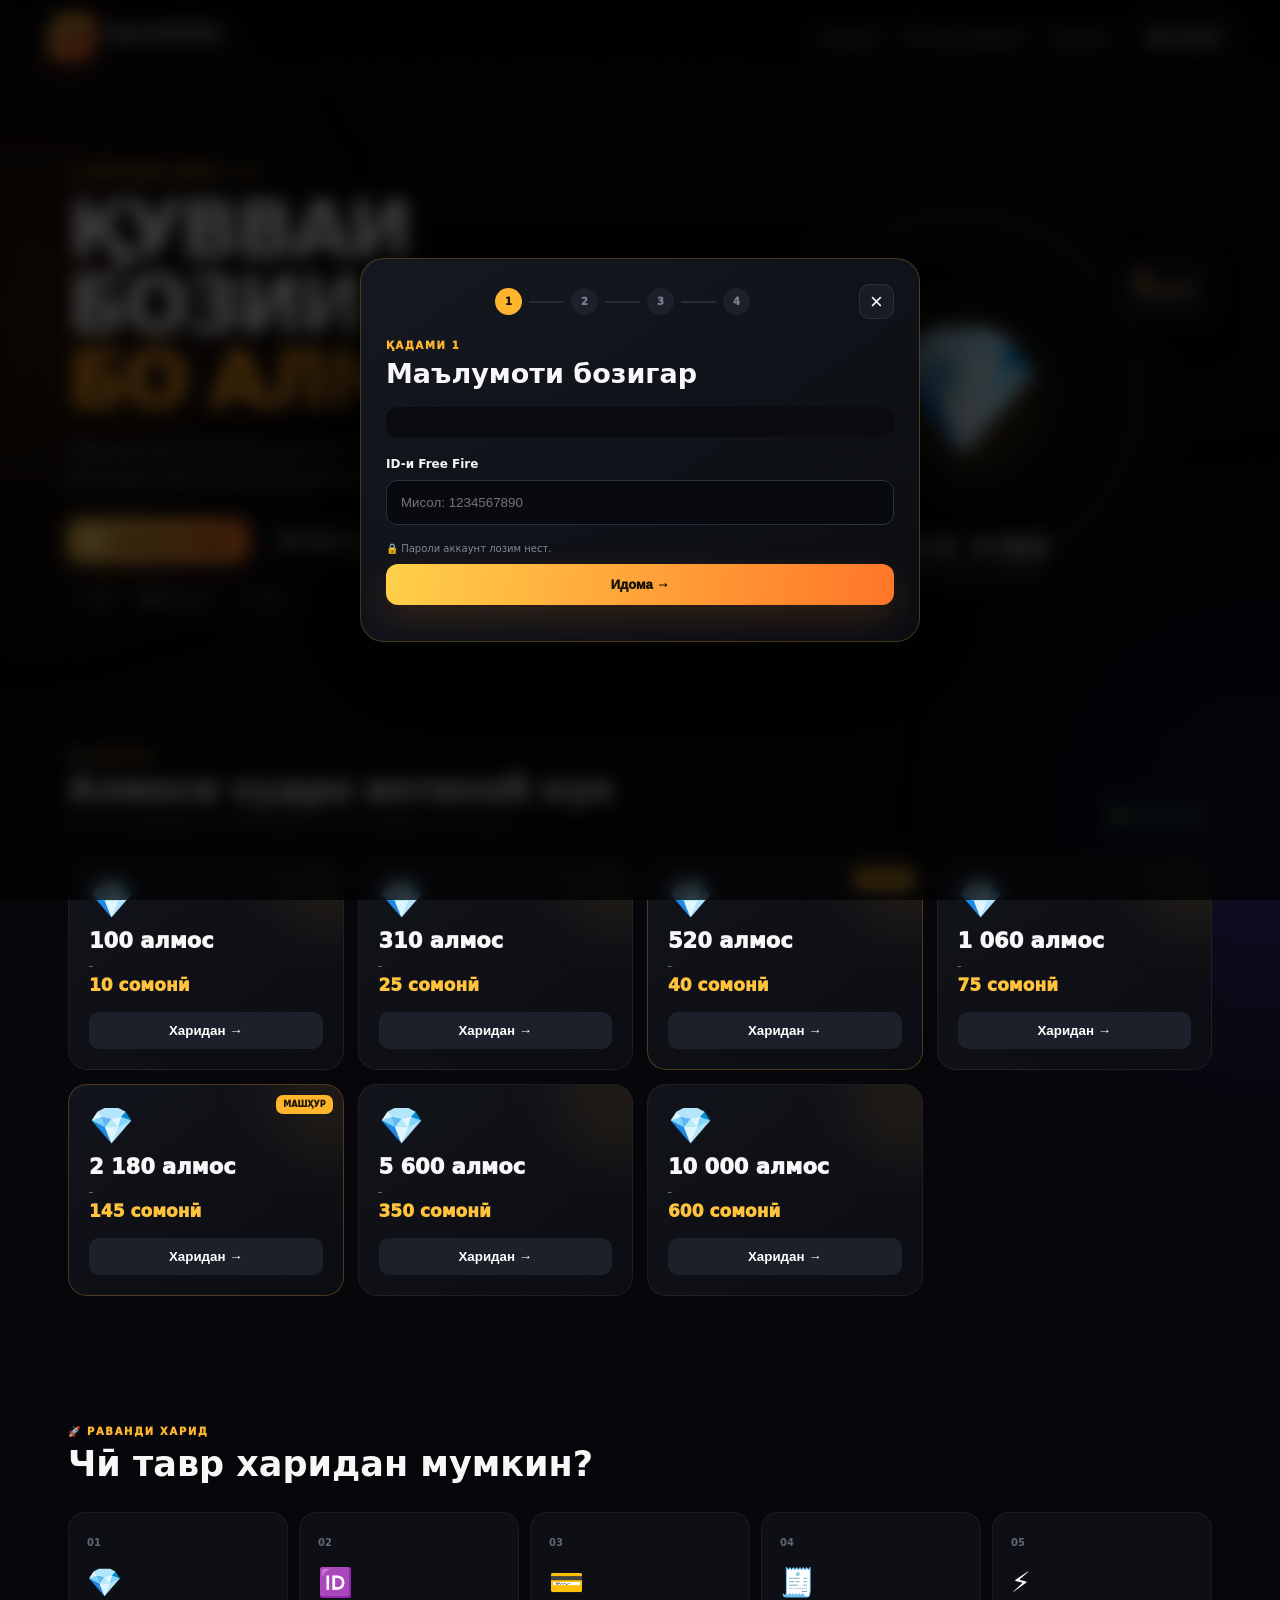
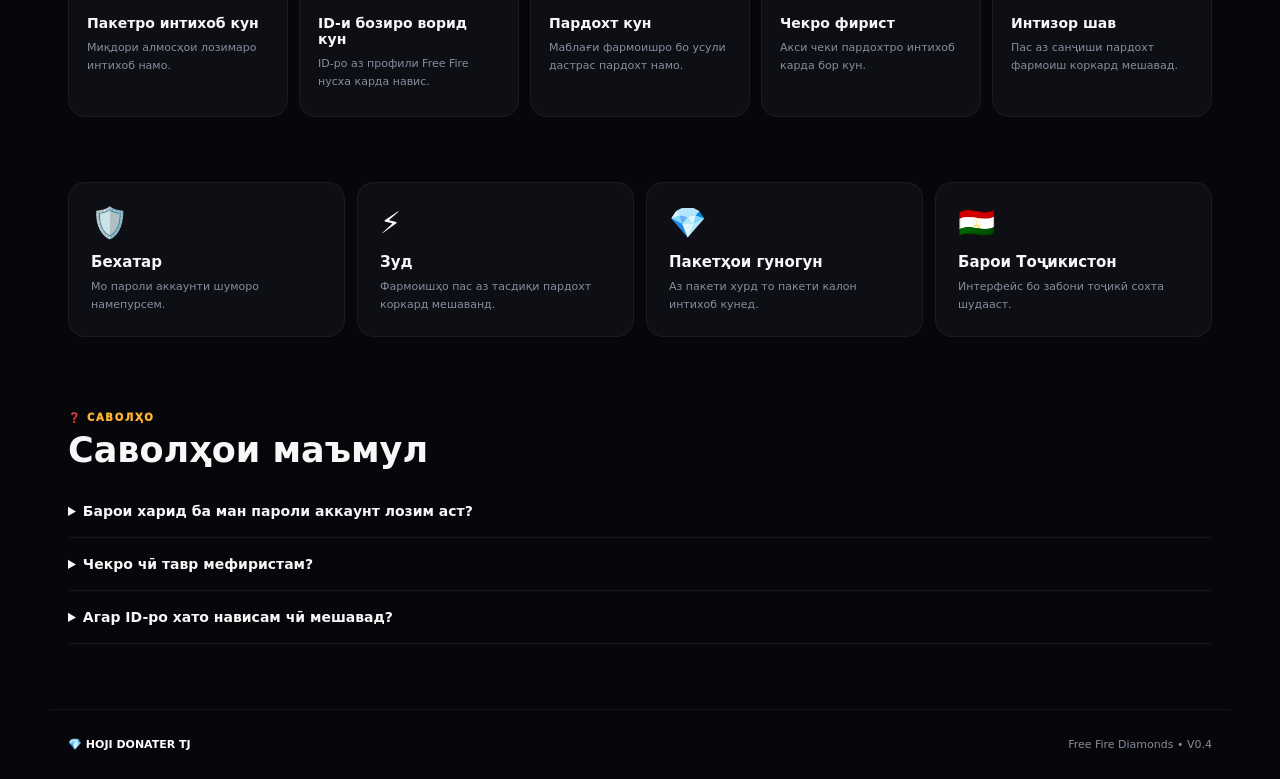
==== index.html @ e219a830 "Move website to root and update frontend" ====
<!DOCTYPE html>
<html lang="tg">
<head>
<meta charset="UTF-8">
<meta name="viewport" content="width=device-width,initial-scale=1.0">
<meta name="theme-color" content="#07070b">
<title>HOJI DONATER TJ — Дӯкони алмос</title>
<link rel="stylesheet" href="style.css">
</head>
<body>
<div class="noise"></div><div class="glow g1"></div><div class="glow g2"></div>

<header class="nav">
  <a class="logo" href="#">
    <div class="logo-mark">FF</div>
    <div><strong>HOJI DONATER</strong><small>FREE FIRE • TAJIKISTAN</small></div>
  </a>
  <nav><a href="#packages">Алмосҳо</a><a href="#how">Чӣ тавр харидан?</a><a href="#faq">Саволҳо</a></nav>
  <button class="lang">🇹🇯 Тоҷикӣ</button>
</header>

<main>
<section class="hero">
  <div class="heroText">
    <div class="tag">🔥 ДОКУНДАИ АЛМОС • TJ</div>
    <h1>ҚУВВАИ БОЗИИ ТУ<br><span>БО АЛМОСҲО</span></h1>
    <p>Алмосҳои Free Fire-ро бо роҳи осон харед. Пакетро интихоб кунед, ID-и бозигарро ворид намоед ва фармоишро фиристед.</p>
    <div class="heroBtns"><a href="#packages" class="cta">💎 Харидани алмос</a><a href="#how" class="ghost">Чӣ тавр кор мекунад?</a></div>
    <div class="trust"><span>⚡ Зуд</span><span>🛡️ Бехатар</span><span>📱 24/7</span></div>
  </div>
  <div class="heroVisual">
    <div class="ring"></div><div class="gem">💎</div>
    <div class="floatCard c1">🔥 <b>МАШҲУР</b><small>520 алмос</small></div>
    <div class="floatCard c2">⚡ <b>ЗУД</b><small>Коркарди фармоиш</small></div>
    <div class="heroLabel"><b>FREE FIRE</b><small>DIAMONDS STORE</small></div>
  </div>
</section>

<section id="packages" class="section">
 <div class="sectionHead"><div><div class="mini">💎 ПАКЕТҲО</div><h2>Алмоси худро интихоб кун</h2><p>Пакети мувофиқро интихоб карда, тугмаи харидро пахш кунед.</p></div><div class="live">● Ҳоло онлайн</div></div>
 <div id="products" class="products"></div>
</section>

<section id="how" class="section">
 <div class="mini">🚀 РАВАНДИ ХАРИД</div><h2>Чӣ тавр харидан мумкин?</h2>
 <div class="timeline">
  <div><b>01</b><span>💎</span><h3>Пакетро интихоб кун</h3><p>Миқдори алмосҳои лозимаро интихоб намо.</p></div>
  <div><b>02</b><span>🆔</span><h3>ID-и бозиро ворид кун</h3><p>ID-ро аз профили Free Fire нусха карда навис.</p></div>
  <div><b>03</b><span>💳</span><h3>Пардохт кун</h3><p>Маблағи фармоишро бо усули дастрас пардохт намо.</p></div>
  <div><b>04</b><span>🧾</span><h3>Чекро фирист</h3><p>Акси чеки пардохтро интихоб карда бор кун.</p></div>
  <div><b>05</b><span>⚡</span><h3>Интизор шав</h3><p>Пас аз санҷиши пардохт фармоиш коркард мешавад.</p></div>
 </div>
</section>

<section class="featureGrid">
 <article><span>🛡️</span><h3>Бехатар</h3><p>Мо пароли аккаунти шуморо намепурсем.</p></article>
 <article><span>⚡</span><h3>Зуд</h3><p>Фармоишҳо пас аз тасдиқи пардохт коркард мешаванд.</p></article>
 <article><span>💎</span><h3>Пакетҳои гуногун</h3><p>Аз пакети хурд то пакети калон интихоб кунед.</p></article>
 <article><span>🇹🇯</span><h3>Барои Тоҷикистон</h3><p>Интерфейс бо забони тоҷикӣ сохта шудааст.</p></article>
</section>

<section id="faq" class="section faq">
 <div class="mini">❓ САВОЛҲО</div><h2>Саволҳои маъмул</h2>
 <details><summary>Барои харид ба ман пароли аккаунт лозим аст?</summary><p>Не. Танҳо ID-и бозии Free Fire лозим аст.</p></details>
 <details><summary>Чекро чӣ тавр мефиристам?</summary><p>Пас аз пардохт акси чеки худро аз телефони худ интихоб карда мефиристед.</p></details>
 <details><summary>Агар ID-ро хато нависам чӣ мешавад?</summary><p>Пеш аз фиристодани фармоиш ID-ро бодиққат санҷед. Дар версияи оянда санҷишҳои иловагӣ илова мекунем.</p></details>
</section>

<section id="order" class="modal" hidden>
 <div class="modalBox">
  <button id="closeOrder" class="close">×</button>
  <div class="progress"><i class="active">1</i><b></b><i>2</i><b></b><i>3</i><b></b><i>4</i></div>
  <div id="step1">
   <div class="mini">ҚАДАМИ 1</div><h2>Маълумоти бозигар</h2>
   <div id="selected" class="selected"></div>
   <label>ID-и Free Fire</label><input id="playerId" inputmode="numeric" maxlength="20" placeholder="Мисол: 1234567890">
   <p class="hint">🔒 Пароли аккаунт лозим нест.</p>
   <button id="nextPayment" class="cta full">Идома →</button>
   <p id="orderMsg" class="msg"></p>
  </div>
  <div id="step2" hidden>
   <div class="mini">ҚАДАМИ 2</div><h2>Пардохт</h2>
   <div id="paySummary" class="selected"></div>
   <div class="paymentCard"><div>💳</div><b>Маблағи пардохт</b><strong id="amount"></strong><small>Дар V0.4 реквизитҳо намунавӣ мебошанд.</small></div>
   <button id="paid" class="cta full">Ман пардохт кардам →</button>
  </div>
  <div id="step3" hidden>
   <div class="mini">ҚАДАМИ 3</div><h2>Чеки пардохт 🧾</h2>
   <div id="receiptSummary" class="selected"></div>
   <label for="receiptInput" class="upload"><span>📷</span><b>Акси чекро интихоб кун</b><small>JPG, PNG ё WEBP</small></label>
   <input id="receiptInput" type="file" accept="image/jpeg,image/png,image/webp" hidden>
   <div id="previewBox" class="preview" hidden><img id="preview"><button id="remove" type="button">Нест кардан</button></div>
   <button id="send" class="cta full" disabled>📤 Фиристодани фармоиш</button><p id="receiptMsg" class="msg"></p>
  </div>
  <div id="step4" hidden class="done">
   <div class="check">✓</div><div class="mini">ҚАДАМИ 4</div><h2>Фармоиш қабул шуд!</h2>
   <p>Чеки шумо барои санҷиш қабул гардид. Ҳолати фармоиш:</p>
   <div class="orderStatus">⏳ <b>Дар санҷиш</b><small>Пас аз пайваст кардани backend ин фармоиш ба системаи воқеӣ фиристода мешавад.</small></div>
   <button id="newOrder" class="ghost full">Фармоиши нав</button>
  </div>
 </div>
</section>
</main>
<footer><b>💎 HOJI DONATER TJ</b><span>Free Fire Diamonds • V0.4</span></footer>
<script src="app.js"></script>
</body>
</html>
---- style.css ----
*{box-sizing:border-box}html{scroll-behavior:smooth}body{margin:0;background:#07070b;color:#f7f7f8;font-family:Inter,system-ui,Arial,sans-serif;overflow-x:hidden}.noise{position:fixed;inset:0;opacity:.025;pointer-events:none;background-image:url("data:image/svg+xml,%3Csvg viewBox='0 0 180 180' xmlns='http://www.w3.org/2000/svg'%3E%3Cfilter id='n'%3E%3CfeTurbulence type='fractalNoise' baseFrequency='.8' numOctaves='4' stitchTiles='stitch'/%3E%3C/filter%3E%3Crect width='100%25' height='100%25' filter='url(%23n)'/%3E%3C/svg%3E");z-index:50}.glow{position:fixed;width:380px;height:380px;border-radius:50%;filter:blur(120px);opacity:.14;pointer-events:none;z-index:-1}.g1{background:#ff7a00;left:-170px;top:120px}.g2{background:#743cff;right:-180px;top:620px}.nav{height:76px;display:flex;align-items:center;gap:30px;padding:0 max(18px,calc((100% - 1180px)/2));position:sticky;top:0;z-index:40;background:#07070bdd;backdrop-filter:blur(18px);border-bottom:1px solid #ffffff12}.logo{display:flex;gap:11px;align-items:center;color:#fff;text-decoration:none;margin-right:auto}.logo-mark{width:45px;height:45px;border-radius:12px;display:grid;place-items:center;background:linear-gradient(145deg,#ffd04b,#ff4d1f);color:#171109;font-size:18px;font-weight:1000;transform:skew(-7deg);box-shadow:0 8px 30px #ff6a2440}.logo strong{display:block;font-size:14px}.logo small{display:block;color:#7f8797;font-size:8px;letter-spacing:1.6px;margin-top:3px}.nav nav{display:flex;gap:23px}.nav nav a{color:#929aaa;text-decoration:none;font-size:12px;font-weight:700}.nav nav a:hover{color:#fff}.lang{border:1px solid #ffffff15;background:#11131a;color:#e7e9ef;padding:9px 12px;border-radius:10px;font-weight:800}main{max-width:1180px;margin:auto}.hero{min-height:610px;padding:75px 18px 55px;display:grid;grid-template-columns:1.1fr .9fr;gap:35px;align-items:center}.tag,.mini{color:#ffb52f;font-size:10px;font-weight:1000;letter-spacing:1.7px}.hero h1{font-size:clamp(45px,7vw,78px);line-height:.96;letter-spacing:-4px;margin:15px 0 20px}.hero h1 span{color:#ff9f22;text-shadow:0 0 35px #ff8d2333}.hero p{max-width:650px;color:#9da5b4;line-height:1.8;font-size:15px}.heroBtns{display:flex;gap:10px;flex-wrap:wrap;margin-top:27px}.cta,.ghost{display:inline-flex;align-items:center;justify-content:center;text-decoration:none;border-radius:12px;padding:13px 18px;font-weight:1000;font-size:13px;cursor:pointer}.cta{border:0;color:#161109;background:linear-gradient(100deg,#ffd04a,#ff7628);box-shadow:0 12px 35px #ff851f29}.cta:hover{transform:translateY(-2px);filter:brightness(1.08)}.ghost{border:1px solid #ffffff18;background:#ffffff07;color:#f2f3f5}.trust{display:flex;gap:8px;margin-top:22px;flex-wrap:wrap}.trust span{font-size:11px;color:#a7afbd;padding:8px 11px;border-radius:99px;background:#ffffff06;border:1px solid #ffffff0c}.heroVisual{min-height:440px;position:relative;display:grid;place-items:center}.ring{width:350px;height:350px;border-radius:50%;border:1px solid #ffb82d55;box-shadow:0 0 70px #ff9e241f,inset 0 0 60px #ff9e2415;animation:pulse 4s infinite}.gem{position:absolute;font-size:130px;filter:drop-shadow(0 20px 35px #ffbd3d66);animation:float 3s ease-in-out infinite}.heroLabel{position:absolute;bottom:30px;text-align:center}.heroLabel b{display:block;font-size:25px;letter-spacing:4px}.heroLabel small{color:#777f90;letter-spacing:3px}.floatCard{position:absolute;padding:11px 14px;border:1px solid #ffffff16;border-radius:13px;background:#10121aee;backdrop-filter:blur(10px);box-shadow:0 15px 35px #0008;font-size:12px}.floatCard b{display:block;color:#ffbd3e}.floatCard small{color:#8992a1}.c1{right:0;top:85px}.c2{left:5px;bottom:90px}.section{padding:65px 18px}.sectionHead{display:flex;justify-content:space-between;align-items:end;margin-bottom:27px}.section h2{font-size:35px;margin:7px 0}.sectionHead p{color:#818a9a;margin:0;font-size:13px}.live{font-size:11px;color:#75e4a0;background:#4be08212;border:1px solid #4be08225;padding:8px 12px;border-radius:99px}.products{display:grid;grid-template-columns:repeat(4,1fr);gap:14px}.product{padding:20px;border-radius:19px;background:linear-gradient(145deg,#12141b,#0c0d12);border:1px solid #ffffff10;position:relative;overflow:hidden;transition:.25s}.product:after{content:"";position:absolute;width:130px;height:130px;border-radius:50%;background:#ffac2412;filter:blur(30px);right:-55px;top:-55px}.product:hover{transform:translateY(-7px);border-color:#ffad2f66;box-shadow:0 18px 45px #0008}.product.hot{border-color:#ffb02f42}.ribbon{position:absolute;right:10px;top:10px;font-size:8px;font-weight:1000;background:#ffb62e;color:#161108;padding:5px 7px;border-radius:7px}.gemSmall{font-size:36px}.pack{font-size:21px;font-weight:1000;margin-top:8px}.old{font-size:11px;color:#697180;text-decoration:line-through;margin-top:7px}.price{font-size:17px;color:#ffc33d;font-weight:1000;margin:2px 0 17px}.buy{width:100%;padding:11px;border:0;border-radius:10px;background:#1b202a;color:#fff;font-weight:900;cursor:pointer}.product:hover .buy{background:linear-gradient(100deg,#ffc53d,#ff7027);color:#171109}.timeline{display:grid;grid-template-columns:repeat(5,1fr);gap:11px;margin-top:28px}.timeline>div{min-height:205px;padding:18px;border:1px solid #ffffff0e;border-radius:17px;background:#0d0f15;position:relative}.timeline b{color:#5f6878;font-size:10px}.timeline span{display:block;font-size:28px;margin:16px 0}.timeline h3{font-size:14px;margin:0 0 8px}.timeline p,.featureGrid p,.faq p{color:#858e9e;font-size:11px;line-height:1.65;margin:0}.featureGrid{padding:0 18px 65px;display:grid;grid-template-columns:repeat(4,1fr);gap:12px}.featureGrid article{padding:22px;border-radius:17px;background:#0d0f15;border:1px solid #ffffff0e}.featureGrid span{font-size:30px}.featureGrid h3{margin:13px 0 7px;font-size:15px}.faq details{border-bottom:1px solid #ffffff12;padding:18px 0}.faq summary{cursor:pointer;font-weight:800;font-size:14px}.modal{position:fixed;inset:0;background:#000b;backdrop-filter:blur(9px);z-index:100;display:grid;place-items:center;padding:18px}.modalBox{width:min(560px,100%);max-height:90vh;overflow:auto;background:linear-gradient(145deg,#151820,#0b0d12);border:1px solid #ffb52e3b;border-radius:24px;padding:25px;box-shadow:0 30px 100px #000}.close{float:right;width:35px;height:35px;border-radius:10px;border:1px solid #ffffff15;background:#191c24;color:#fff;font-size:22px}.progress{display:flex;align-items:center;justify-content:center;gap:7px;margin:4px 0 25px}.progress i{width:27px;height:27px;border-radius:50%;display:grid;place-items:center;background:#1c202a;color:#777f8f;font-style:normal;font-size:10px;font-weight:1000}.progress i.active{background:#ffb52e;color:#171109}.progress b{height:2px;width:35px;background:#252a35}.modal h2{font-size:27px;margin:7px 0 18px}.selected{padding:15px;border-radius:12px;background:#090b10;color:#ffc63d;font-weight:900;margin-bottom:16px}.modal label:not(.upload){font-size:12px;font-weight:900}.modal input:not([type=file]){width:100%;padding:14px;margin:8px 0;border-radius:11px;border:1px solid #2a303d;background:#080a0f;color:#fff;outline:0}.hint{color:#7f8897;font-size:10px}.full{width:100%}.msg{color:#ffc84d;font-size:11px;text-align:center}.paymentCard{padding:24px;text-align:center;border:1px dashed #ffb32f66;border-radius:16px;margin:18px 0}.paymentCard>div{font-size:40px}.paymentCard b,.paymentCard strong,.paymentCard small{display:block}.paymentCard strong{font-size:28px;color:#ffc33c;margin:9px}.paymentCard small{color:#778090;font-size:10px}.upload{min-height:170px;border:1.5px dashed #ffb33166;background:#ffb33108;border-radius:17px;display:flex;align-items:center;justify-content:center;flex-direction:column;cursor:pointer;text-align:center;padding:20px}.upload span{font-size:43px}.upload b{margin:8px}.upload small{color:#788292;font-size:10px}.preview{display:flex;align-items:center;flex-direction:column;gap:9px;margin:15px 0}.preview img{max-width:100%;max-height:300px;border-radius:12px;border:1px solid #ffffff18}.preview button{border:1px solid #ffffff18;background:#171a22;color:#fff;padding:9px 12px;border-radius:9px}.done{text-align:center}.check{width:72px;height:72px;margin:5px auto 17px;border-radius:50%;display:grid;place-items:center;background:#49dd851a;color:#78e9a6;font-size:40px}.done p{color:#8a93a2;font-size:12px;line-height:1.6}.orderStatus{text-align:left;display:grid;grid-template-columns:35px 1fr;padding:15px;background:#090c11;border-radius:13px;margin:17px 0}.orderStatus:first-letter{font-size:22px}.orderStatus b{font-size:13px}.orderStatus small{color:#77808e;font-size:10px;line-height:1.5;margin-top:4px}.faq{padding-top:10px}.faq h2{margin-bottom:15px}footer{max-width:1180px;margin:auto;padding:28px 18px;border-top:1px solid #ffffff10;display:flex;justify-content:space-between;color:#858d9b;font-size:11px}footer b{color:#fff}@keyframes float{50%{transform:translateY(-13px) rotate(2deg)}}@keyframes pulse{50%{transform:scale(1.04);opacity:.7}}@media(max-width:950px){.nav nav{display:none}.hero{grid-template-columns:1fr}.heroVisual{min-height:350px}.products{grid-template-columns:repeat(2,1fr)}.timeline{grid-template-columns:repeat(2,1fr)}.featureGrid{grid-template-columns:repeat(2,1fr)}}@media(max-width:520px){.hero{padding-top:48px}.hero h1{font-size:45px;letter-spacing:-2px}.heroVisual{min-height:290px}.ring{width:230px;height:230px}.gem{font-size:90px}.c1{right:0;top:35px}.c2{left:0;bottom:45px}.section h2{font-size:27px}.products{gap:8px}.product{padding:14px}.pack{font-size:17px}.timeline{grid-template-columns:1fr}.featureGrid{grid-template-columns:1fr}.sectionHead{align-items:start;gap:10px;flex-direction:column}.live{display:inline-block}.modalBox{padding:19px}footer{flex-direction:column;gap:7px}}
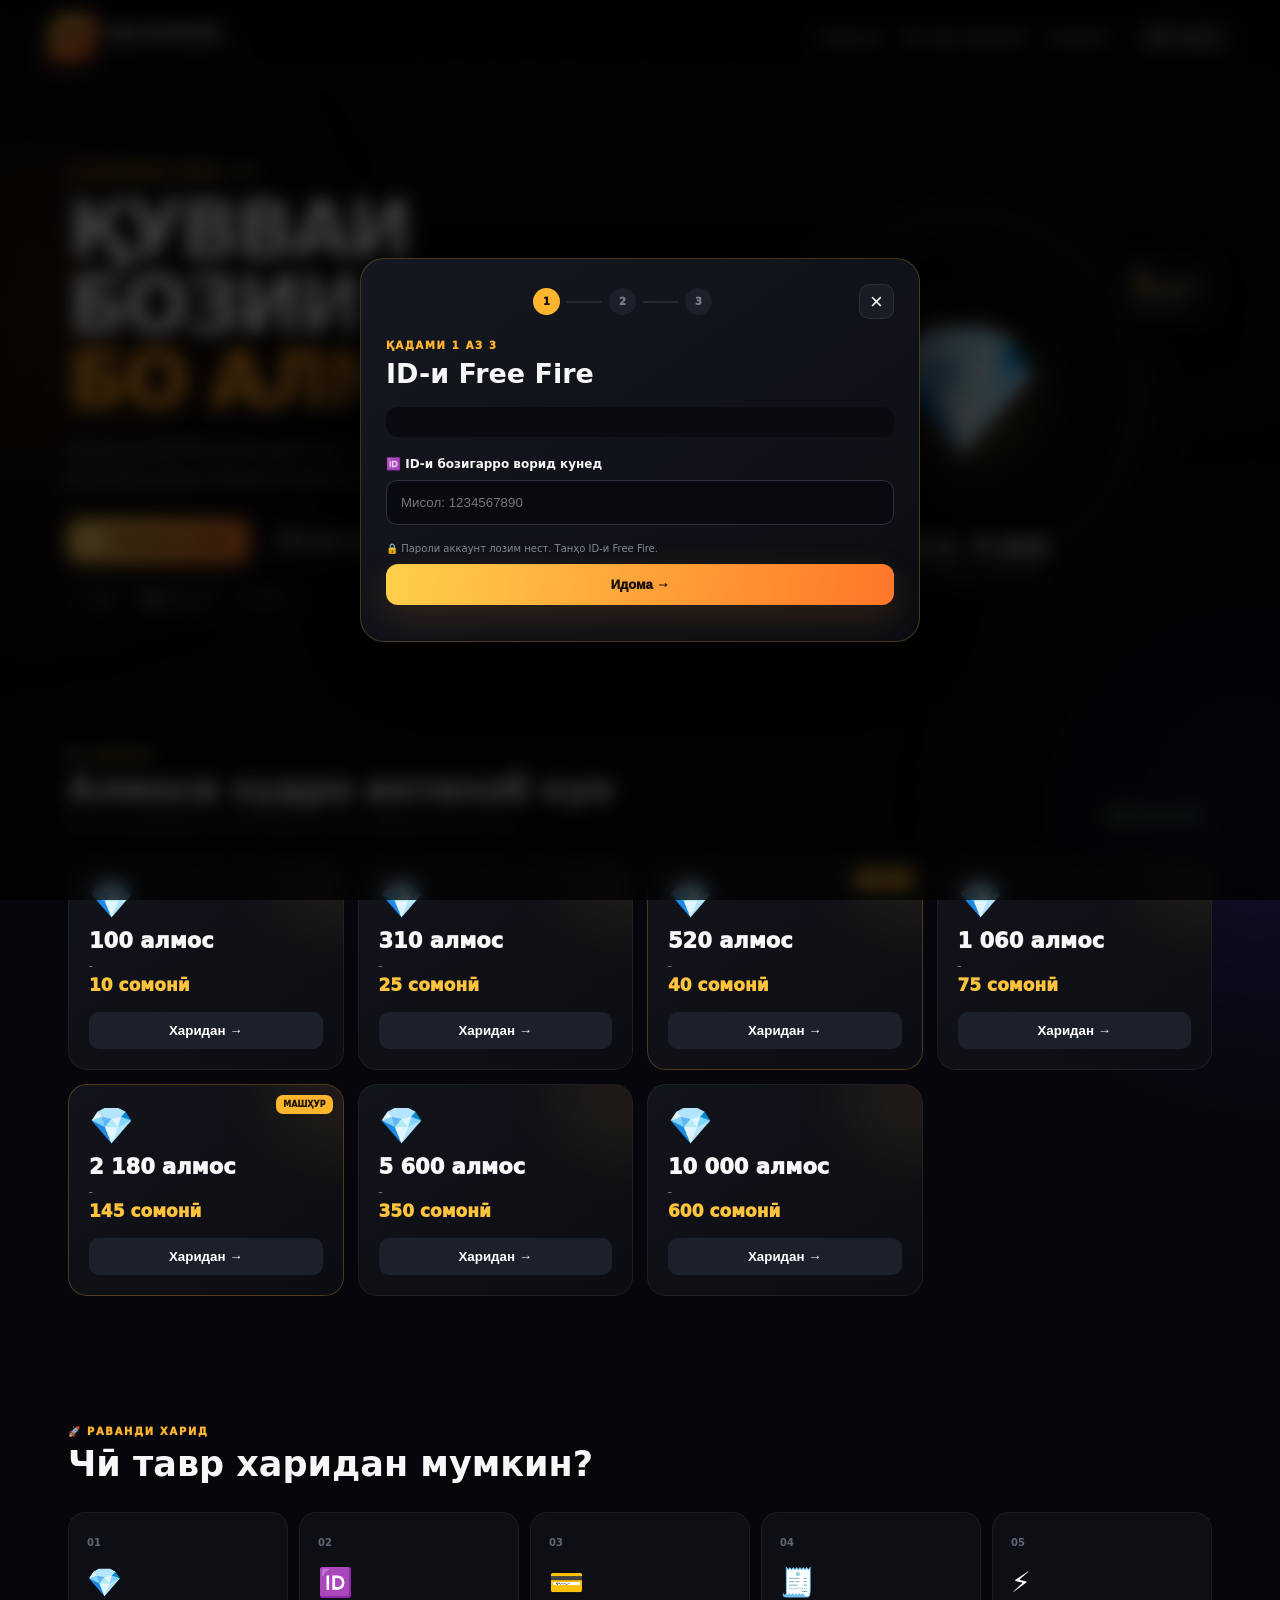
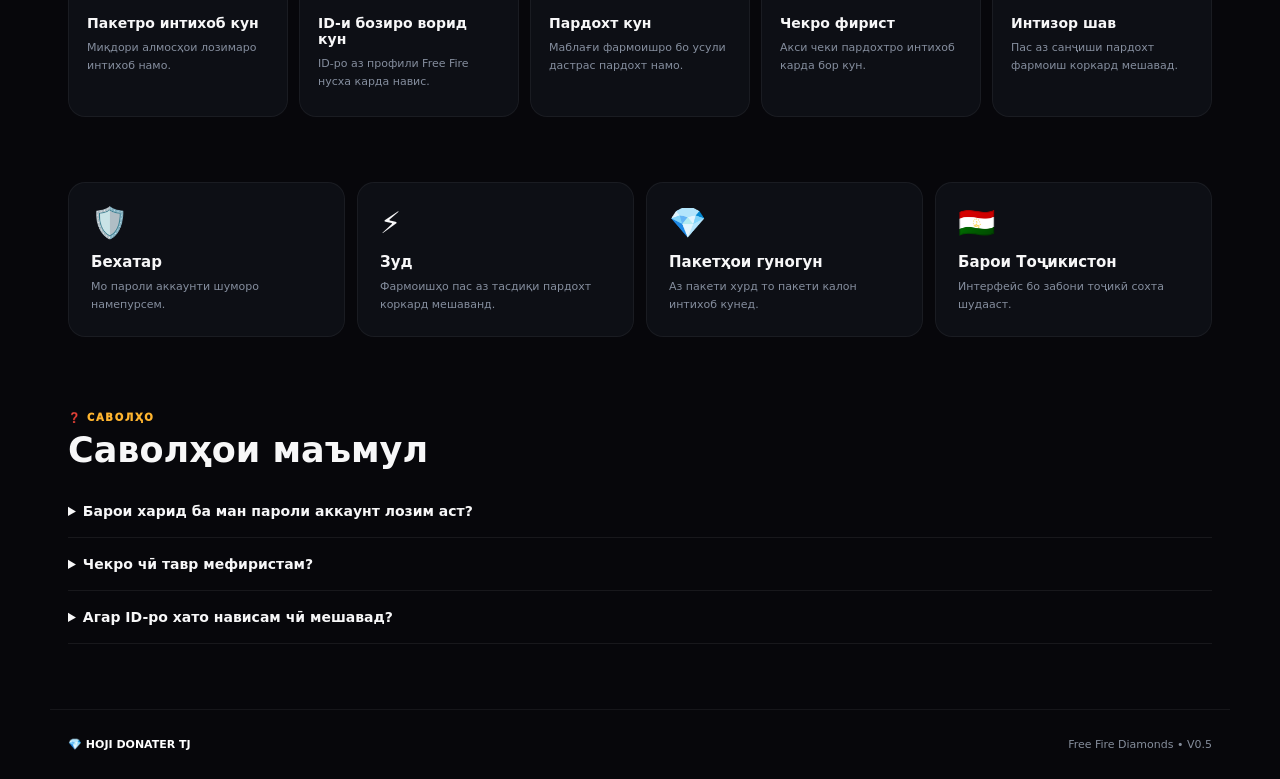
==== commit e845ea9b: "Update website to V0.5 ID and receipt flow" ====
--- a/index.html
+++ b/index.html
@@ -68,40 +68,15 @@
 
 <section id="order" class="modal" hidden>
  <div class="modalBox">
-  <button id="closeOrder" class="close">×</button>
-  <div class="progress"><i class="active">1</i><b></b><i>2</i><b></b><i>3</i><b></b><i>4</i></div>
-  <div id="step1">
-   <div class="mini">ҚАДАМИ 1</div><h2>Маълумоти бозигар</h2>
-   <div id="selected" class="selected"></div>
-   <label>ID-и Free Fire</label><input id="playerId" inputmode="numeric" maxlength="20" placeholder="Мисол: 1234567890">
-   <p class="hint">🔒 Пароли аккаунт лозим нест.</p>
-   <button id="nextPayment" class="cta full">Идома →</button>
-   <p id="orderMsg" class="msg"></p>
-  </div>
-  <div id="step2" hidden>
-   <div class="mini">ҚАДАМИ 2</div><h2>Пардохт</h2>
-   <div id="paySummary" class="selected"></div>
-   <div class="paymentCard"><div>💳</div><b>Маблағи пардохт</b><strong id="amount"></strong><small>Дар V0.4 реквизитҳо намунавӣ мебошанд.</small></div>
-   <button id="paid" class="cta full">Ман пардохт кардам →</button>
-  </div>
-  <div id="step3" hidden>
-   <div class="mini">ҚАДАМИ 3</div><h2>Чеки пардохт 🧾</h2>
-   <div id="receiptSummary" class="selected"></div>
-   <label for="receiptInput" class="upload"><span>📷</span><b>Акси чекро интихоб кун</b><small>JPG, PNG ё WEBP</small></label>
-   <input id="receiptInput" type="file" accept="image/jpeg,image/png,image/webp" hidden>
-   <div id="previewBox" class="preview" hidden><img id="preview"><button id="remove" type="button">Нест кардан</button></div>
-   <button id="send" class="cta full" disabled>📤 Фиристодани фармоиш</button><p id="receiptMsg" class="msg"></p>
-  </div>
-  <div id="step4" hidden class="done">
-   <div class="check">✓</div><div class="mini">ҚАДАМИ 4</div><h2>Фармоиш қабул шуд!</h2>
-   <p>Чеки шумо барои санҷиш қабул гардид. Ҳолати фармоиш:</p>
-   <div class="orderStatus">⏳ <b>Дар санҷиш</b><small>Пас аз пайваст кардани backend ин фармоиш ба системаи воқеӣ фиристода мешавад.</small></div>
-   <button id="newOrder" class="ghost full">Фармоиши нав</button>
-  </div>
+  <button id="closeOrder" class="close" type="button">×</button>
+  <div class="progress"><i id="dot1" class="active">1</i><b></b><i id="dot2">2</i><b></b><i id="dot3">3</i></div>
+  <div id="step1"><div class="mini">ҚАДАМИ 1 АЗ 3</div><h2>ID-и Free Fire</h2><div id="selected" class="selected"></div><label for="playerId">🆔 ID-и бозигарро ворид кунед</label><input id="playerId" inputmode="numeric" maxlength="20" placeholder="Мисол: 1234567890"><p class="hint">🔒 Пароли аккаунт лозим нест. Танҳо ID-и Free Fire.</p><button id="continueBtn" class="cta full" type="button">Идома →</button><p id="orderMsg" class="msg"></p></div>
+  <div id="step2" hidden><div class="mini">ҚАДАМИ 2 АЗ 3</div><h2>Чеки пардохт 🧾</h2><div id="receiptSummary" class="selected"></div><label for="receiptInput" class="upload"><span>📷</span><b>Акси чекро интихоб кун</b><small>JPG, PNG ё WEBP</small></label><input id="receiptInput" type="file" accept="image/jpeg,image/png,image/webp" hidden><div id="previewBox" class="preview" hidden><img id="preview" alt="Пешнамоиши чек"><button id="remove" type="button">Нест кардан</button></div><button id="send" class="cta full" type="button" disabled>📤 Фиристодани фармоиш</button><p id="receiptMsg" class="msg"></p></div>
+  <div id="step3" hidden class="done"><div class="check">✓</div><div class="mini">ҚАДАМИ 3 АЗ 3</div><h2>Фармоиш қабул шуд!</h2><p>Маълумоти фармоиш ва чеки шумо қабул гардид.</p><div class="orderStatus">⏳ <b>Дар санҷиш</b><small>Фармоиш барои санҷиш фиристода шуд. Backend дар марҳилаи оянда пайваст мешавад.</small></div><button id="newOrder" class="ghost full" type="button">Фармоиши нав</button></div>
  </div>
 </section>
 </main>
-<footer><b>💎 HOJI DONATER TJ</b><span>Free Fire Diamonds • V0.4</span></footer>
+<footer><b>💎 HOJI DONATER TJ</b><span>Free Fire Diamonds • V0.5</span></footer>
 <script src="app.js"></script>
 </body>
 </html>
